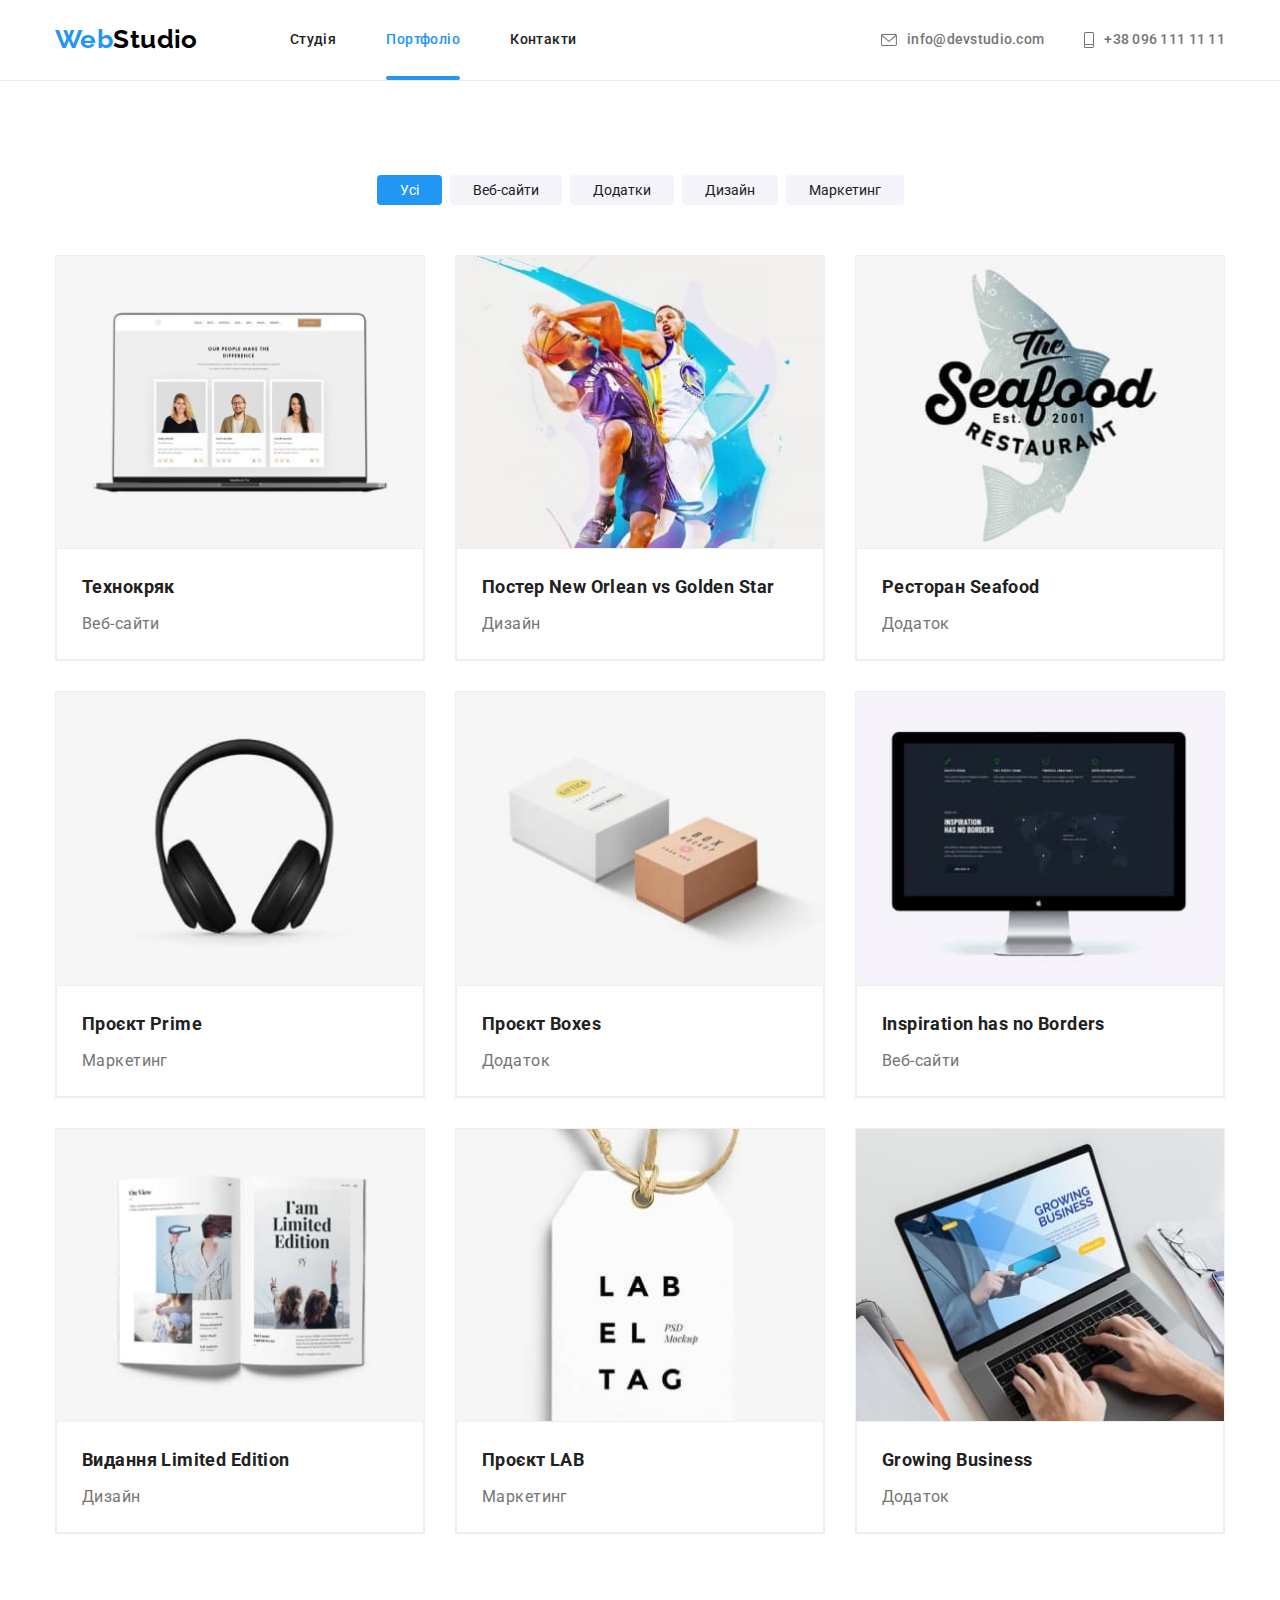
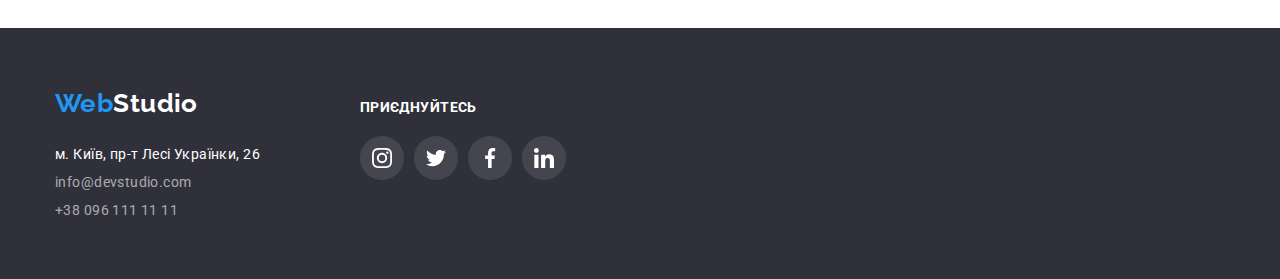
==== portfolio.html @ b3358844 "form modal" ====
<!DOCTYPE html>
<html lang="uk">

<head>
    <meta charset="UTF-8">
    <meta http-equiv="X-UA-Compatible" content="IE=edge">
    <meta name="viewport" content="width=device-width, initial-scale=1.0">
    <title>Студія дизайну</title>
    <link rel="stylesheet" href="https://cdnjs.cloudflare.com/ajax/libs/modern-normalize/1.1.0/modern-normalize.min.css">
    <link rel="preconnect" href="https://fonts.googleapis.com">
    <link rel="preconnect" href="https://fonts.gstatic.com" crossorigin>
    <link href="https://fonts.googleapis.com/css2?family=Raleway:wght@700&family=Roboto:wght@400;500;700;900&display=swap" rel="stylesheet">
    <link rel="stylesheet" href="./css/styles.css">
</head>

<body class="page">

    <!--Шапка, головна навігація-->

    <header class="header">
        <div class="container">
            <nav class="site-nav">
                <a href="./index.html" class="logo list"><span>Web</span>Studio</a>
                <ul class="site-nav list">
                    <li class="item"><a href="./index.html" class="link list">Студія</a></li>
                    <li class="item"><a href="./portfolio.html" class="current link list">Портфоліо</a></li>
                    <li class="item"><a href="" class="link list">Контакти</a></li>
                </ul>
            </nav>
    
            <ul class="phone-email list">
    
                <li class="item">
                    <a href="mailto:info@devstudio.com" class="list link">
                        <svg class="phone-icon" width="16" height="12">
                            <use href="./images/sprit.svg#envelope"></use>
                        </svg>
                        info@devstudio.com</a>
                </li>
    
                <li class="item">
                    <a href="tel:+380961111111" class="list link">
                        <svg class="phone-icon" width="10" height="16">
                            <use href="./images/sprit.svg#vector"></use>
                        </svg>
                        +38 096 111 11 11</a>
                </li>
            </ul>
        </div>
    
    </header>

    <main>
        <!--Портфоліо-->
        <section class="section">

            <!--Навігація Портфоліо-->
        <div class="container">
            <ul class="portfolio-nav list">
                <li class="item">
                    <button type="button" class="button-secondary link current">Усі</button>
                </li>
                <li class="item">
                    <button type="button" class="button-secondary link">Веб-сайти</button>
                </li>
                <li class="item">
                    <button type="button" class="button-secondary link">Додатки</button>
                </li>
                <li class="item">
                    <button type="button" class="button-secondary link">Дизайн</button>
                </li>
                <li class="item">
                    <button type="button" class="button-secondary link">Маркетинг</button>
                </li>
            </ul>

            <ul class="list card-set">
                <li class="item">
                    <a href="" class="card list">
                        <div class="card-thumb">
                            <img src="./images/tehnokryac.jpg" alt="Технології">
                            <div class="card-overlay">
                                <p>Ресурс пропонує комплексні пропозиції з різним рівнем функціоналу та сервісів. Все це дозволить відвідувачу
                                отримати вичерпні відомості про компанію чи приватну особу.
                                </p>
                            </div>
                        </div>
                        <div class="card-content list">
                        <h2 class="portfolio-titel">Технокряк</h2>
                        <p class="portfolio-text">Веб-сайти</p>
                    </div>
                    </a>
                    
                </li>
                <li class="item">
                    <a href="" class="card list">
                        <div class="card-thumb">
                            <img src="./images/new-orlean.jpg" alt="Логотип New Orlean">
                            <div class="card-overlay">
                                <p>Ресурс пропонує комплексні пропозиції з різним рівнем функціоналу та сервісів. Все це дозволить відвідувачу
                                    отримати вичерпні відомості про компанію чи приватну особу.
                                </p>
                            </div>
                        </div>
                        <div class="card-content">
                            <h2 class="portfolio-titel">Постер New Orlean vs Golden Star</h2>
                            <p class="portfolio-text">Дизайн</p>
                        </div>
                    </a>
                </li>
                <li class="item">
                    <a href="" class="card list">
                        <div class="card-thumb">
                            <img src="./images/seafood.jpg" alt="Логотип Seafood">
                            <div class="card-overlay">
                                <p>Ресурс пропонує комплексні пропозиції з різним рівнем функціоналу та сервісів. Все це дозволить відвідувачу
                                    отримати вичерпні відомості про компанію чи приватну особу.
                                </p>
                            </div>
                        </div>
                        <div class="card-content">
                            <h2 class="portfolio-titel">Ресторан Seafood</h2>
                            <p class="portfolio-text">Додаток</p>
                        </div>
                    </a>
                </li>
                <li class="item">
                    <a href="" class="card list">
                        <div class="card-thumb">
                            <img src="./images/prime.jpg" alt="Наушники">
                            <div class="card-overlay">
                                <p>Ресурс пропонує комплексні пропозиції з різним рівнем функціоналу та сервісів. Все це дозволить відвідувачу
                                    отримати вичерпні відомості про компанію чи приватну особу.
                                </p>
                            </div>
                        </div>
                        <div class="card-content">
                            <h2 class="portfolio-titel">Проєкт Prime</h2>
                            <p class="portfolio-text">Маркетинг</p>
                        </div>
                    </a>
                </li>
                <li class="item">
                    <a href="" class="card list">
                        <div class="card-thumb">
                            <img src="./images/boxes.jpg" alt="Упаковки">
                            <div class="card-overlay">
                                <p>Ресурс пропонує комплексні пропозиції з різним рівнем функціоналу та сервісів. Все це дозволить відвідувачу
                                    отримати вичерпні відомості про компанію чи приватну особу.
                                </p>
                            </div>
                        </div>
                        <div class="card-content">
                            <h2 class="portfolio-titel">Проєкт Boxes</h2>
                            <p class="portfolio-text">Додаток</p>
                        </div>
                    </a>
                </li>
                <li class="item">
                    <a href="" class="card list">
                        <div class="card-thumb">
                            <img src="./images/inspiration-borders.jpg" alt="Монітор">
                            <div class="card-overlay">
                                <p>Ресурс пропонує комплексні пропозиції з різним рівнем функціоналу та сервісів. Все це дозволить відвідувачу
                                    отримати вичерпні відомості про компанію чи приватну особу.
                                </p>
                            </div>
                        </div>
                        <div class="card-content">
                            <h2 class="portfolio-titel">Inspiration has no Borders</h2>
                            <p class="portfolio-text">Веб-сайти</p>
                        </div>
                    </a>
                </li>
                <li class="item">
                    <a href="" class="card list">
                        <div class="card-thumb">
                            <img src="./images/limited-edition.jpg" alt="Книга">
                            <div class="card-overlay">
                                <p>Ресурс пропонує комплексні пропозиції з різним рівнем функціоналу та сервісів. Все це дозволить відвідувачу
                                    отримати вичерпні відомості про компанію чи приватну особу.
                                </p>
                            </div>
                        </div>
                        <div class="card-content">
                            <h2 class="portfolio-titel">Видання Limited Edition</h2>
                            <p class="portfolio-text">Дизайн</p>
                        </div>
                    </a>
                </li>
                <li class="item">
                    <a href="" class="card list">
                        <div class="card-thumb">
                            <img src="./images/lab.jpg" alt="Лейба">
                            <div class="card-overlay">
                                <p>Ресурс пропонує комплексні пропозиції з різним рівнем функціоналу та сервісів. Все це дозволить відвідувачу
                                    отримати вичерпні відомості про компанію чи приватну особу.
                                </p>
                            </div>
                        </div>
                        <div class="card-content">
                            <h2 class="portfolio-titel">Проєкт LAB</h2>
                            <p class="portfolio-text">Маркетинг</p>
                        </div>
                    </a>
                </li>
                <li class="item">
                    <a href="" class="card list">
                        <div class="card-thumb">
                            <img src="./images/growing-business.jpg" alt="Ноутбукs">
                            <div class="card-overlay">
                                <p>Ресурс пропонує комплексні пропозиції з різним рівнем функціоналу та сервісів. Все це дозволить відвідувачу
                                    отримати вичерпні відомості про компанію чи приватну особу.
                                </p>
                            </div>
                        </div>
                        <div class="card-content">
                            <h2 class="portfolio-titel">Growing Business</h2>
                            <p class="portfolio-text">Додаток</p>
                        </div>
                    </a>
                </li>
            </ul>
        </div>
        </section>

    </main>

    <!--Підвал-->

    <footer class="site-footer">
        <div class="container">
            <address>
                <a href="./index.html" class="logo logo-footer list"><span>Web</span>Studio</a>
                м. Київ, пр-т Лесі Українки, 26
                <div class="footer-top">
                    <a class="mail-footer link list" href="mailto:info@devstudio.com">info@devstudio.com</a>
                </div>
                <div class="footer-top">
                    <a class="mail-footer link list" href="tel:+380961111111">+38 096 111 11 11</a>
                </div>
            </address>
            <div class="footer-social">
                <h2 class="footer-titel">ПРИЄДНУЙТЕСЬ</h2>
                <ul class="social-linc list">
                    <li>
                        <a class="social-footer linc" href="">
                            <svg height="20" width="20">
                                <use href="./images/sprit.svg#instagram"></use>
                            </svg>
                        </a>
                    </li>
                    <li>
                        <a class="social-footer linc" href="">
                            <svg height="20" width="20">
                                <use href="./images/sprit.svg#twitter"></use>
                            </svg>
                        </a>
                    </li>
                    <li>
                        <a class="social-footer linc" href="">
                            <svg height="20" width="20">
                                <use href="./images/sprit.svg#facebook"></use>
                            </svg>
                        </a>
                    </li>
                    <li>
                        <a class="social-footer linc" href="">
                            <svg height="20" width="20">
                                <use href="./images/sprit.svg#linkedin"></use>
                            </svg>
                        </a>
                    </li>
                </ul>
            </div>
        </div>
    </footer>
    <script src="./js/modal.js"></script>
</body>

</html>
---- css/styles.css ----
:root {
--primaey-text-color:#757575;
--hed-text-color:#212121;
--accent-logo-color:#2196F3;
--background-color-header: #FFFFFF; 
--hero-backgraund-color:#2F303A;
--link-color:#2196F3;
--backgraund-section: #F5F4FA;
--card-set-gap: 30px;
--background-card-content: rgba(255, 255, 255, 1);
}


.page {
    margin: 0;
    color: var(--primaey-text-color);
    
        
    font-family: Roboto, sans-serif;
    font-weight: 400;
    font-size: 14px;
    line-height: 1.71;
    letter-spacing: 0.03em;
}


.list {
    list-style: none;
    text-decoration: none;
    padding: 0;
    margin: 0;
}

h1,
h2,
h3,
h4,
h5,
h6,
p,
ul {
    margin: 0;
}
.container {
   width: 1200px;
   margin-left: auto;
   margin-right: auto;
   padding-left: 15px;
   padding-right: 15px;

 }

.section {
    padding-top: 94px;
    padding-bottom: 94px;
}

img {
    display: block;
    max-width: 100%;
    height: auto;
}


/* Logo */
.logo {
    margin-right: 92px;
    padding-top: 24px;
    padding-bottom: 25px;
    color: #000000;

    font-family: 'Raleway', sans-serif;
    font-weight: 700;
    font-size: 26px;
    line-height: 1.19;
}


span {
    color: var(--accent-logo-color);
}

.header {
    background-color: var(--background-color-header);
    border-bottom: 1px solid #ECECEC;
}

.header .container {
    display: flex;
}

/*Nav sayte*/
.site-nav,
.site-nav .link {
    display: flex;
}


.site-nav .item + .item {
    margin-left: 50px;
}

.site-nav .link {
    position: relative;
    color: #212121;

    padding-top: 32px;
    padding-bottom: 32px;

    font-weight: 500;
    font-size: 14px;
    line-height: 1.14;

    transition: color 250ms cubic-bezier(0.4, 0, 0.2, 1);
}

.site-nav .link:hover,
.site-nav .link:focus {
    color: var(--link-color);
}

.site-nav .link.current {
    color: var(--link-color);
}

.site-nav .current::after {
    content: '';
    display: block;

    position: absolute;
    left: 0;
    bottom: 0;
    width: 100%;
    height: 4px;

    background-color: #2196F3;
    border-radius: 2px;
}

.phone-email {
    display: flex;
    margin-left: auto;
    align-items: center;
}

.phone-email .link {
    display: flex;
    align-items: center;
    padding-top: 32px;
    padding-bottom: 32px;
    color: var(--primaey-text-color);
    fill: var(--primaey-text-color);

    font-weight: 500;
    font-size: 14px;
    line-height: 1.14;
    letter-spacing: 0.02em;

    transition: color 250ms cubic-bezier(0.4, 0, 0.2, 1),
    fill 250ms cubic-bezier(0.4, 0, 0.2, 1);
}

.phone-icon {
    height: 16px;
    margin-right: 10px;

}
.phone-email .item.item:not(:last-child) {
    margin-right: 40px;

}
.phone-email .link:hover,
.phone-email .link:focus {
    color: var(--link-color);
    fill: var(--link-color);
}


/* Herо */
.hero {
    width: 1600px;
    margin-left: auto;
    margin-right: auto;
    padding-top: 200px;
    padding-bottom: 200px;

    background-image:linear-gradient(
    rgba(47, 48, 58, 0.4),
    rgba(47, 48, 58, 0.4)),
    url(../images/bacgraund-hero.jpg);
    background-color:#C4C4C4;
    background-repeat: no-repeat;
    background-position: center;

    text-align: center;
    text-transform: uppercase;
}

.hero-title {
    margin-top: 0;
    margin-left: auto;
    margin-right: auto;
    margin-bottom: 30px;
    max-width: 696px;

    color: #FFFFFF;

    font-style: normal;
    font-weight: 900;
    font-size: 44px;
    line-height: 1.36;
}

.backdrop.is-hidden {
    visibility: hidden;
    opacity: 0;
    pointer-events: none;
}

.backdrop {
    position: fixed;
    top: 0;
    left: 0;
    width: 100%;
    height: 100%;

    opacity: 1;
    visibility: visible;
    background: rgba(0, 0, 0, 0.2);
    transition: opacity 250ms cubic-bezier(0.4, 0, 0.2, 1), visibility 250ms cubic-bezier(0.4, 0, 0.2, 1);
}

.modal {
    position: absolute;
    top: 50%;
    left: 50%;
    transform: translate(-50%, -50%) scale(1);

    width: 528px;
    height: 581px;

    background: #FFFFFF;
    box-shadow: 0px 1px 3px rgba(0, 0, 0, 0.12), 0px 1px 1px rgba(0, 0, 0, 0.14), 0px 2px 1px rgba(0, 0, 0, 0.2);
    border-radius: 4px;

    opacity: 1;
    transition: transform 250ms cubic-bezier(0.4, 0, 0.2, 1);
}

.backdrop.is-hidden .modal {
    transform: translate(-50%, -50%) scale(0.6);
}

.button-modal {
    display: flex;
    justify-content: center;
    align-items: center;

    position: absolute;
    width: 30px;
    height: 30px;
    right: 8px;
    top: 8px;

    padding: 8px;
    
    background: #FFFFFF;
    border: 1px solid rgba(0, 0, 0, 0.1);
    background-color: transparent;
    border-radius: 50%;

    cursor: pointer;
}

/* Аdvances */
.advance-box {
    display: flex;
}

.tumba {
    display: flex;
    padding: 30px 100px;
    margin-bottom: 30px;
    height: 120px;
    background-color: var(--backgraund-section);
}

.advance-box .item{
    width: 270px;
}

.advance-box > .item:not(:last-child) {
    margin-right: 30px;
}

.advances-title {
    margin-bottom: 10px;

    color: var(--hed-text-color);

    font-weight: 700;
    font-size: 14px;
    line-height: 1.14;
    text-transform: uppercase;
}

.advances-text {
    font-weight: 400;
    font-size: 14px;
    line-height: 1.71;
}


/* Work */
.work {
    padding-top: 0;
}

.work-box > .item:not(:last-child) {
    margin-right: 30px;
}

.work-box {
    display: flex;
}

.work-title {
    margin-bottom: 50px;

    color: var(--hed-text-color);
    font-weight: 700;
    font-size: 36px;
    line-height: 1.16;
    text-align: center;
}

.work-box .item {
    position: relative;
}

.work-decor {
    position: absolute;
    left: 0;
    bottom: 0;
    width: 100%;
    height: 70px;
    
    background-color: rgba(47, 48, 58, 0.8);
}

.work-title-2 {
    margin-top: 27px;

    font-weight: 700;
    font-size: 14px;
    line-height: 1.14;
    text-align: center;
    text-transform: uppercase;
    
    color: #FFFFFF;
}


/* Team */
.team {
    background-color: var(--backgraund-section);
}

.team-title {
    margin-bottom: 10px;

    color: var(--hed-text-color);

    font-style: normal;
    font-weight: 700;
    line-height: 1.19;
    text-align: center;
}

/* Card Team */

.card-team {
    padding: 0;
    margin: 0;
    list-style: none;

    display: flex;
    flex-wrap: wrap;
    margin-left: calc(-1 * var(--card-set-gap));
    margin-top: calc(-1 * var(--card-set-gap));
}

.card-team > .item {
    flex-basis: calc(100% / 4 - var(--card-set-gap));
    margin-left: var(--card-set-gap);
    margin-top: var(--card-set-gap);

    box-shadow: 0px 1px 3px rgba(0, 0, 0, 0.12), 0px 1px 1px rgba(0, 0, 0, 0.14), 0px 2px 1px rgba(0, 0, 0, 0.2);
    border-radius: 0px 0px 4px 4px;
    background-color: var(--background-card-content);
}

.team-content {
    padding: 30px 32px;

}

.team .text {
    margin-bottom: 16px;
    text-align: center;
}

.social-linc {
    display: flex;
    justify-content: space-between;
    align-items: center;
}

.team .linc {
    display: flex;
    align-items: center;
    justify-content: center;
    width: 44px;
    height: 44px;
    border-radius: 50%;
    fill: #AFB1B8;

    transition: background-color 250ms cubic-bezier(0.4, 0, 0.2, 1),
    fill 250ms cubic-bezier(0.4, 0, 0.2, 1);
}

.social-linc .linc:hover,
.social-linc .linc:focus {
    background-color: var(--link-color);
    fill: #FFFFFF;
}

    /* Client */

.client-titel {
    margin-bottom: 50px;

    color: var(--hed-text-color);

    font-style: normal;
    font-weight: 700;
    font-size: 36px;
    line-height: 1.16;
    text-align: center;
}

.client .list {
    display: flex;
    justify-content: space-between;
}

.client-card:not(:last-child) {
    margin-right: 30px;

}
.client-icon {
    display: flex;
    justify-content: center;
    align-items: center;
    width: 170px;
    height: 92px;
    color: var(--primaey-text-color);
    fill: #AFB1B8;
    border: 1px Solid #AFB1B8;
    border-radius: 4px;

    transition: border 250ms cubic-bezier(0.4, 0, 0.2, 1),
    fill 250ms cubic-bezier(0.4, 0, 0.2, 1);
}

.client-icon:hover,
.client-icon:focus {
    border-color: var(--link-color);
    fill: var(--link-color);
}
    /* Footer */
footer {
    color: #FFFFFF;
    background: #2F303A;
}

address {
    color: #FFFFFF;
    
    font-style: normal;
    font-weight: 400;
    font-size: 14px;
    line-height: 1.14;
}

.logo-footer {
    display: flex;
    padding: 0;
    margin-bottom: 28px;
    
    color: #FFFFFF;
 }

.site-footer {
    padding-top: 60px;
    padding-bottom: 60px;
}

.site-footer .container {
    display: flex;
    align-items: baseline;
}

.mail-footer {
    color: rgba(255, 255, 255, 0.6);
}

.footer-top {
    margin-top: 12px;
}

.site-footer .link:focus,
.site-footer .link:hover {
    color: var (--link-color);
}

.footer-titel {
    margin-bottom: 20px;

    color: #FFFFFF;

    font-style: normal;
    font-weight: 700;
    font-size: 14px;
    line-height: 1.14;
}

.footer-social {
    margin-left:70px;
}

.footer-social .social-linc {
    width: 206px;

}

.social-footer {
    display: flex;
    align-items: center;
    justify-content: center;
    background-image: linear-gradient(
    rgba(255, 255, 255, 0.1),
    rgba(255, 255, 255, 0.1));
    width: 44px;
    height: 44px;
    border-radius: 50%;
    fill: #FFFFFF;

    transition: background-color 250ms cubic-bezier(0.4, 0, 0.2, 1);
}


/* Button */
.button {
    display: inline-block;
    border: 1px solid transparent;

    font-weight: 700;
    font-size: 16px;
    line-height: 1.87;
    letter-spacing: 0.06em;
    text-align: center;
       
    cursor: pointer;
    transition: opacity 250ms cubic-bezier(0.4, 0, 0.2, 1);
}

.button-primery {
    padding: 10px 24px; 
    height: 50px;
    min-width: 200px;
    border-color: var(--link-color);   
    border-radius: 4px;

    color: #FFFFFF;
    background-color: var(--accent-logo-color);
}

.button-secondary {
    padding: 6px 22px;

    color: #212121;
    background-color:#F5F4FA;
    border: 1px solid transparent;
    border-radius: 4px;

    transition: color 250ms cubic-bezier(0.4, 0, 0.2, 1),
            background-color 250ms cubic-bezier(0.4, 0, 0.2, 1),
            box-shadow 250ms cubic-bezier(0.4, 0, 0.2, 1);
}

.button-secondary:hover,
.button-secondary:focus {
    color: #FFFFFF;
    background-color: var(--link-color);
    box-shadow: 0px 3px 1px rgba(0, 0, 0, 0.1),
        0px 1px 2px rgba(0, 0, 0, 0.08),
        0px 2px 2px rgba(0, 0, 0, 0.12);
}

.button-secondary.current {
    color: #FFFFFF;
    background-color: var(--link-color);
}


/* Portfolio */
.portfolio-nav {
    margin-bottom: 50px;
    display: flex;
    justify-content: center;
}

.portfolio-nav .item:not(:last-child) {
    margin-right: 8px;
}


.portfolio-titel {
    color: var(--hed-text-color);

    font-style: normal;
    font-weight: 700;
    font-size: 18px;
    line-height: 2;
}

.portfolio-text {
    margin-top: 4px;
    
    color: var(--primaey-text-color);

    font-weight: 400;
    font-size: 16px;
    line-height: 1.87;
}

/* Cars SET */
.card-set {
    padding: 0;
    margin: 0;
    list-style: none;

    display: flex;
    flex-wrap: wrap;
    margin-left: calc(-1 * var(--card-set-gap));
    margin-top: calc(-1 * var(--card-set-gap));
}

.card-set > .item {
    border: 1px solid #EEEEEE;
    flex-basis: calc(100% / 3 - var(--card-set-gap));
    margin-left: var(--card-set-gap);
    margin-top: var(--card-set-gap);
}

/* CARD */
.card {
    transition: box-shadow 250ms cubic-bezier(0.4, 0, 0.2, 1);
}

.card:hover,
.card:focus {
    display: block;
    box-shadow: 0px 1px 1px rgba(0, 0, 0, 0.12),
    0px 4px 4px rgba(0, 0, 0, 0.06),
    1px 4px 6px rgba(0, 0, 0, 0.16);
}

.card-content {
    padding: 20px 25px;
    border-top: 0;
    border: 1px solid #EEEEEE;

    background-color: var(--background-card-content);

}

.card-thumb {
    position: relative;
    overflow: hidden;
}

.card-overlay {
    position: absolute;
    top: 0;
    left: 0;
    width: 100%;
    height: 100%;
    
    padding: 63px 24px;

    font-weight: 400;
    font-size: 18px;
    line-height: 1.59;

    color: #FFFFFF;

    background-color: rgba(33, 150, 243, 0.9);;
    opacity: 0;
    transform: translatey(100%);
    transition: transform 250ms cubic-bezier(0.4, 0, 0.2, 1),
    opacity 250ms cubic-bezier(0.4, 0, 0.2, 1),
    box-shadow 250ms cubic-bezier(0.4, 0, 0.2, 1);
}

.card:hover .card-overlay {
    transform: translatex(0);
    opacity: 1;
}
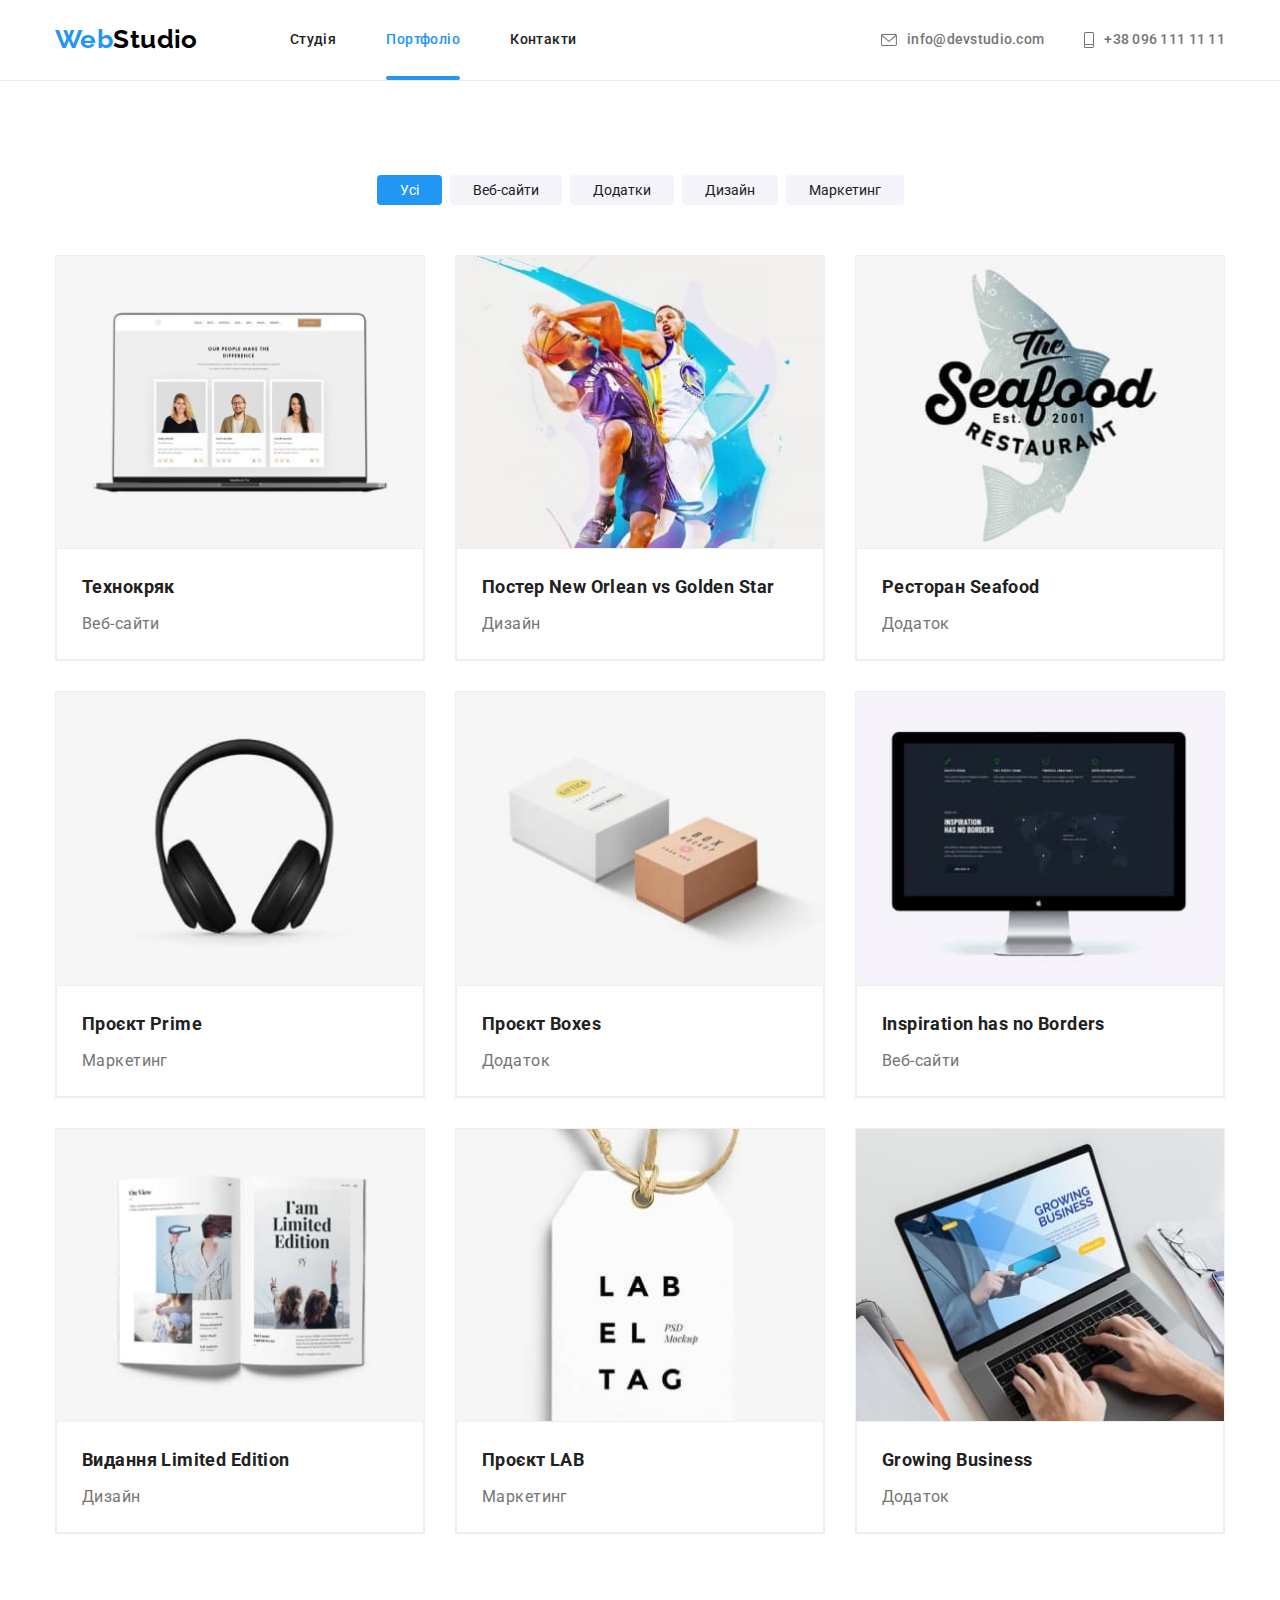
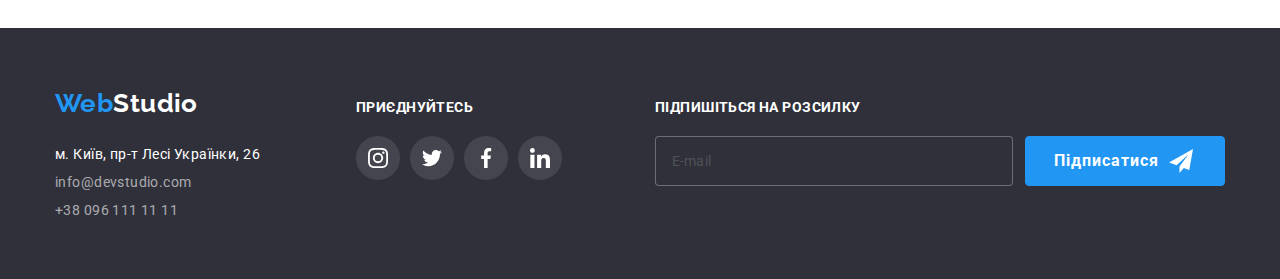
==== commit b8653907: "footer mailing list" ====
--- a/portfolio.html
+++ b/portfolio.html
@@ -273,6 +273,23 @@
                     </li>
                 </ul>
             </div>
+
+    <!--Розсилка-->
+    <div class="mailing-list">
+        <h2 class="footer-titel">ПІДПИШІТЬСЯ НА РОЗСИЛКУ</h2>
+        <form class="footer-form">
+            <label class="footer-label">
+                <input class="footer-input" placeholder="E-mail">
+            </label>
+            <button type="submit" class="button button-primery button-footer">
+                Підписатися
+                <svg class="icon-footer" height="24" width="24">
+                    <use href="./images/icon.svg#icon-send"></use>
+                </svg>
+            </button>
+        </form>
+    </div>
+
         </div>
     </footer>
     <script src="./js/modal.js"></script>
--- a/css/styles.css
+++ b/css/styles.css
@@ -14,7 +14,6 @@
 .page {
     margin: 0;
     color: var(--primaey-text-color);
-    
         
     font-family: Roboto, sans-serif;
     font-weight: 400;
@@ -41,13 +40,13 @@
 ul {
     margin: 0;
 }
+
 .container {
    width: 1200px;
    margin-left: auto;
    margin-right: auto;
    padding-left: 15px;
    padding-right: 15px;
-
  }
 
 .section {
@@ -262,8 +261,8 @@
     right: 8px;
     top: 8px;
 
-    padding: 8px;
-    
+    padding: 6px;
+
     background: #FFFFFF;
     border: 1px solid rgba(0, 0, 0, 0.1);
     background-color: transparent;
@@ -272,7 +271,145 @@
     cursor: pointer;
 }
 
+/* Form */
+
+.form {
+    padding: 40px;
+}
+
+.text-mod {
+    margin-bottom: 12px;
+
+    font-size: 20px;
+    font-weight: 700;
+    line-height: normal;
+    letter-spacing: 0.6px;
+    text-transform: none;
+
+    color: #212121;
+}
+
+.form-fild {
+    display: flex;
+    flex-direction: column;
+    position: relative;
+}
+
+.form-label {
+    margin-bottom: 4px;
+    text-align: left;
+}
+
+.text-modal {
+    display: block;
+
+    font-size: 12px;
+    line-height: normal;
+    letter-spacing: 0.12px;
+    text-transform: none;
+
+    color: #757575;
+}
+
+::placeholder {
+    color: rgba(117, 117, 117, 0.5);
+    letter-spacing: 0.01em;
+}
+
+.form-input {
+    width: 100%;
+    height: 40px;
+
+    margin-bottom: 10px;
+    padding: 12px 0px 12px 42px;
+
+    border-radius: 4px;
+    border: 1px solid rgba(33, 33, 33, 0.20);
+}
+
+.modal-icon {
+    position: absolute;
+    margin-left: 12px;
+    top: 45%;
+}
+
+
+.form-input:focus,
+.form-input:hover {
+    border: 1px solid #2196F3;
+    box-shadow: 0px 2px 1px 0px rgba(0, 0, 0, 0.20), 0px 1px 1px 0px rgba(0, 0, 0, 0.14), 0px 1px 3px 0px rgba(0, 0, 0, 0.12);
+
+    transition: color 250ms cubic-bezier(0.4, 0, 0.2, 1),
+    box-shadow 250ms cubic-bezier(0.4, 0, 0.2, 1);
+}
+
+.form-input:focus ~ .modal-icon,
+.form-input:hover ~ .modal-icon {
+    fill: #2196F3;
+    transition: fill 250ms cubic-bezier(0.4, 0, 0.2, 1)
+}
+
+.text-mailing {
+    margin-left: 7px;
+
+    letter-spacing: 0.42px;
+    text-transform: none;
+
+    color: #757575;
+}
+
+.text-doc {
+    text-decoration: underline;
+
+    color: #2196F3;
+}
+
+.comment {
+    padding: 12px 16px;
+    margin-bottom: 20px;
+
+    height: 120px;
+    resize: none;
+}
+
+.check {
+    padding-left: 15px;
+    display: flex;
+    margin-bottom: 30px;
+    align-items: center;
+
+}
+
+.check-input {
+    position: absolute;
+    width: 1px;
+    height: 1px;
+    overflow: hidden;
+    clip: rect(0 0 0 0);
+}
+
+.check-box {
+    position: absolute;
+    display: inline-block;
+    margin-left: -15px;
+    width: 16px;
+    height: 15px;
+    background-image: url(../images/check.svg);
+}
+
+.check-input:checked + .check-box {
+    border-radius: 2px;
+    background-color: #2196F3;
+    background-image: url(../images/icon\ check.svg);
+    background-size: contain;
+    background-origin: content-box;
+
+    transition: color 250ms cubic-bezier(0.4, 0, 0.2, 1)
+}
+
+
 /* Аdvances */
+
 .advance-box {
     display: flex;
 }
@@ -356,7 +493,7 @@
     line-height: 1.14;
     text-align: center;
     text-transform: uppercase;
-    
+
     color: #FFFFFF;
 }
 
@@ -402,7 +539,6 @@
 
 .team-content {
     padding: 30px 32px;
-
 }
 
 .team .text {
@@ -485,12 +621,14 @@
 }
 
 address {
-    color: #FFFFFF;
-    
+    width: 231px;
+
     font-style: normal;
     font-weight: 400;
     font-size: 14px;
     line-height: 1.14;
+
+    color: #FFFFFF;
 }
 
 .logo-footer {
@@ -539,9 +677,8 @@
     margin-left:70px;
 }
 
-.footer-social .social-linc {
+.social-linc {
     width: 206px;
-
 }
 
 .social-footer {
@@ -559,6 +696,42 @@
     transition: background-color 250ms cubic-bezier(0.4, 0, 0.2, 1);
 }
 
+/* Mailing list*/
+
+.mailing-list {
+    margin-left: 93px;
+}
+.footer-form {
+    display: flex;
+    align-items: center;
+}
+
+.footer-input {
+    width: 358px;
+    height: 50px;
+    padding: 15px 16px;
+
+    border:  1px solid rgba(255, 255, 255, 0.3);
+    border-radius: 4px;
+
+
+
+    background-color: rgba(47, 48, 58, 1);
+}
+
+.placeholder {
+    font-size: 16px;
+    font-weight: 400;
+    line-height: 20px;
+    letter-spacing: 0.03em;
+
+    text-align: left;
+    color: rgba(255, 255, 255, 0.6);
+}
+
+.icon-footer {
+    margin-left: 10px;
+}
 
 /* Button */
 .button {
@@ -576,7 +749,6 @@
 }
 
 .button-primery {
-    padding: 10px 24px; 
     height: 50px;
     min-width: 200px;
     border-color: var(--link-color);   
@@ -584,6 +756,14 @@
 
     color: #FFFFFF;
     background-color: var(--accent-logo-color);
+}
+
+.button-footer {
+    display: flex;
+    align-items: center;
+
+    margin-left: 12px;
+    padding: 10px 28px;
 }
 
 .button-secondary {
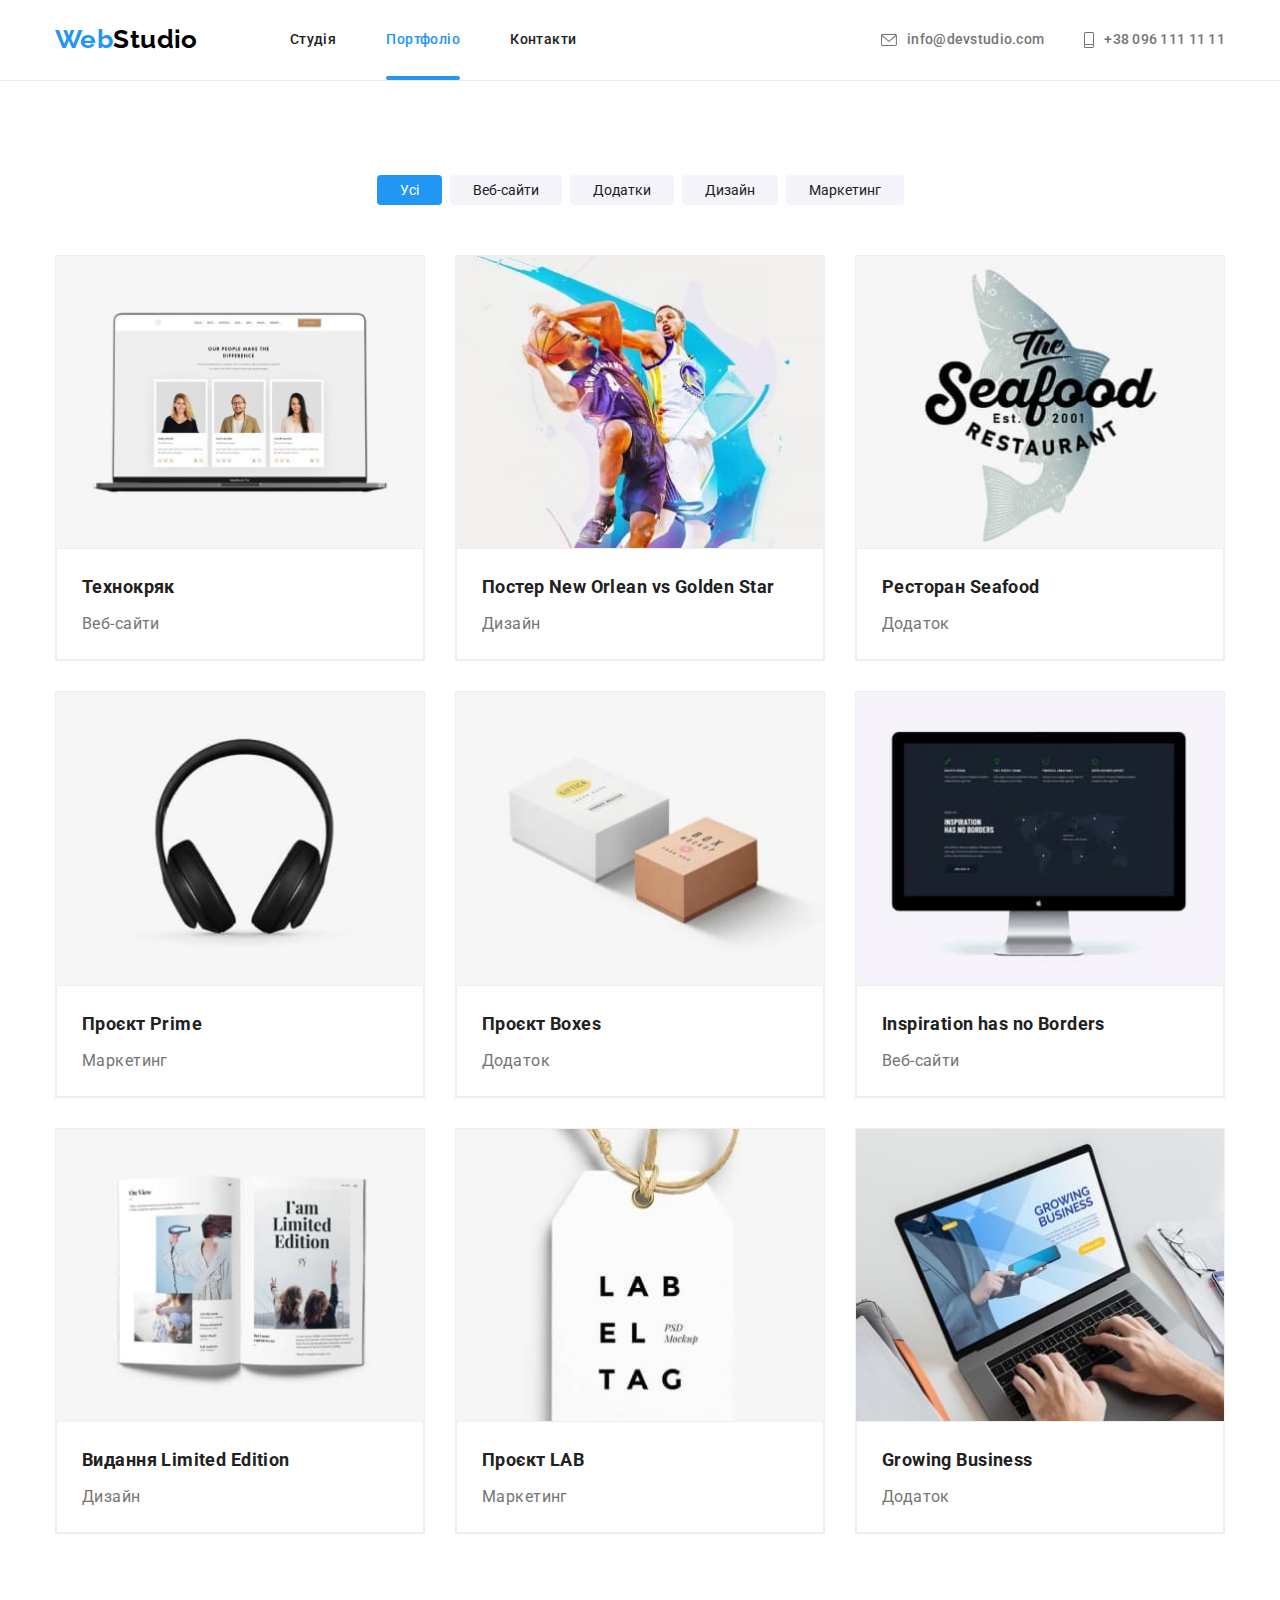
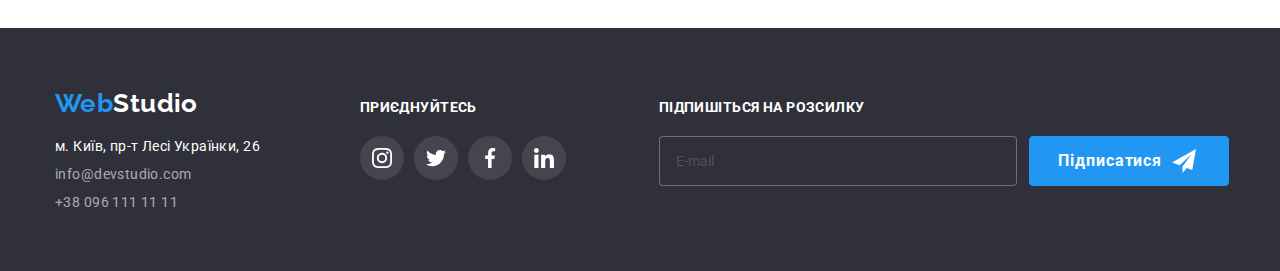
==== commit 2841c22f: "виправлення зауважень ментора" ====
--- a/portfolio.html
+++ b/portfolio.html
@@ -230,8 +230,9 @@
 
     <footer class="site-footer">
         <div class="container">
+            <div>
+                <a href="./index.html" class="logo logo-footer list"><span>Web</span>Studio</a>
             <address>
-                <a href="./index.html" class="logo logo-footer list"><span>Web</span>Studio</a>
                 м. Київ, пр-т Лесі Українки, 26
                 <div class="footer-top">
                     <a class="mail-footer link list" href="mailto:info@devstudio.com">info@devstudio.com</a>
@@ -240,8 +241,9 @@
                     <a class="mail-footer link list" href="tel:+380961111111">+38 096 111 11 11</a>
                 </div>
             </address>
+            </div>
             <div class="footer-social">
-                <h2 class="footer-titel">ПРИЄДНУЙТЕСЬ</h2>
+                <p class="footer-titel">ПРИЄДНУЙТЕСЬ</p>
                 <ul class="social-linc list">
                     <li>
                         <a class="social-footer linc" href="">
@@ -276,11 +278,9 @@
 
     <!--Розсилка-->
     <div class="mailing-list">
-        <h2 class="footer-titel">ПІДПИШІТЬСЯ НА РОЗСИЛКУ</h2>
+        <p class="footer-titel">ПІДПИШІТЬСЯ НА РОЗСИЛКУ</p>
         <form class="footer-form">
-            <label class="footer-label">
-                <input class="footer-input" placeholder="E-mail">
-            </label>
+            <input type="email" class="footer-input" placeholder="E-mail">
             <button type="submit" class="button button-primery button-footer">
                 Підписатися
                 <svg class="icon-footer" height="24" width="24">
--- a/css/styles.css
+++ b/css/styles.css
@@ -60,7 +60,6 @@
     height: auto;
 }
 
-
 /* Logo */
 .logo {
     margin-right: 92px;
@@ -217,6 +216,7 @@
 }
 
 .backdrop {
+    z-index: 55;
     position: fixed;
     top: 0;
     left: 0;
@@ -254,6 +254,7 @@
     display: flex;
     justify-content: center;
     align-items: center;
+    outline: none;
 
     position: absolute;
     width: 30px;
@@ -271,6 +272,12 @@
     cursor: pointer;
 }
 
+.button-modal:focus,
+.button-modal:hover {
+    fill: #2196F3;
+    transition: fill 250ms cubic-bezier(0.4, 0, 0.2, 1);
+}
+
 /* Form */
 
 .form {
@@ -325,6 +332,8 @@
 
     border-radius: 4px;
     border: 1px solid rgba(33, 33, 33, 0.20);
+
+    outline: none;
 }
 
 .modal-icon {
@@ -333,20 +342,25 @@
     top: 45%;
 }
 
-
-.form-input:focus,
 .form-input:hover {
     border: 1px solid #2196F3;
     box-shadow: 0px 2px 1px 0px rgba(0, 0, 0, 0.20), 0px 1px 1px 0px rgba(0, 0, 0, 0.14), 0px 1px 3px 0px rgba(0, 0, 0, 0.12);
-
     transition: color 250ms cubic-bezier(0.4, 0, 0.2, 1),
     box-shadow 250ms cubic-bezier(0.4, 0, 0.2, 1);
+    }
+
+
+.form-input:focus {
+    border: 1px solid #2196F3;
+
+    transition: color 250ms cubic-bezier(0.4, 0, 0.2, 1);
 }
 
 .form-input:focus ~ .modal-icon,
 .form-input:hover ~ .modal-icon {
     fill: #2196F3;
-    transition: fill 250ms cubic-bezier(0.4, 0, 0.2, 1)
+
+    transition: fill 250ms cubic-bezier(0.4, 0, 0.2, 1);
 }
 
 .text-mailing {
@@ -360,6 +374,7 @@
 
 .text-doc {
     text-decoration: underline;
+    outline: none;
 
     color: #2196F3;
 }
@@ -376,6 +391,7 @@
     padding-left: 15px;
     display: flex;
     margin-bottom: 30px;
+    margin-left: 13px;
     align-items: center;
 
 }
@@ -397,6 +413,11 @@
     background-image: url(../images/check.svg);
 }
 
+.check-input:hover + .check-box,
+.check-input:focus + .check-box {
+    background-image: url(../images/check-focus.svg);
+}
+
 .check-input:checked + .check-box {
     border-radius: 2px;
     background-color: #2196F3;
@@ -406,6 +427,7 @@
 
     transition: color 250ms cubic-bezier(0.4, 0, 0.2, 1)
 }
+
 
 
 /* Аdvances */
@@ -634,7 +656,7 @@
 .logo-footer {
     display: flex;
     padding: 0;
-    margin-bottom: 28px;
+    margin-bottom: 20px;
     
     color: #FFFFFF;
  }
@@ -714,8 +736,7 @@
     border:  1px solid rgba(255, 255, 255, 0.3);
     border-radius: 4px;
 
-
-
+    color: rgba(255, 255, 255, 0.6);
     background-color: rgba(47, 48, 58, 1);
 }
 
